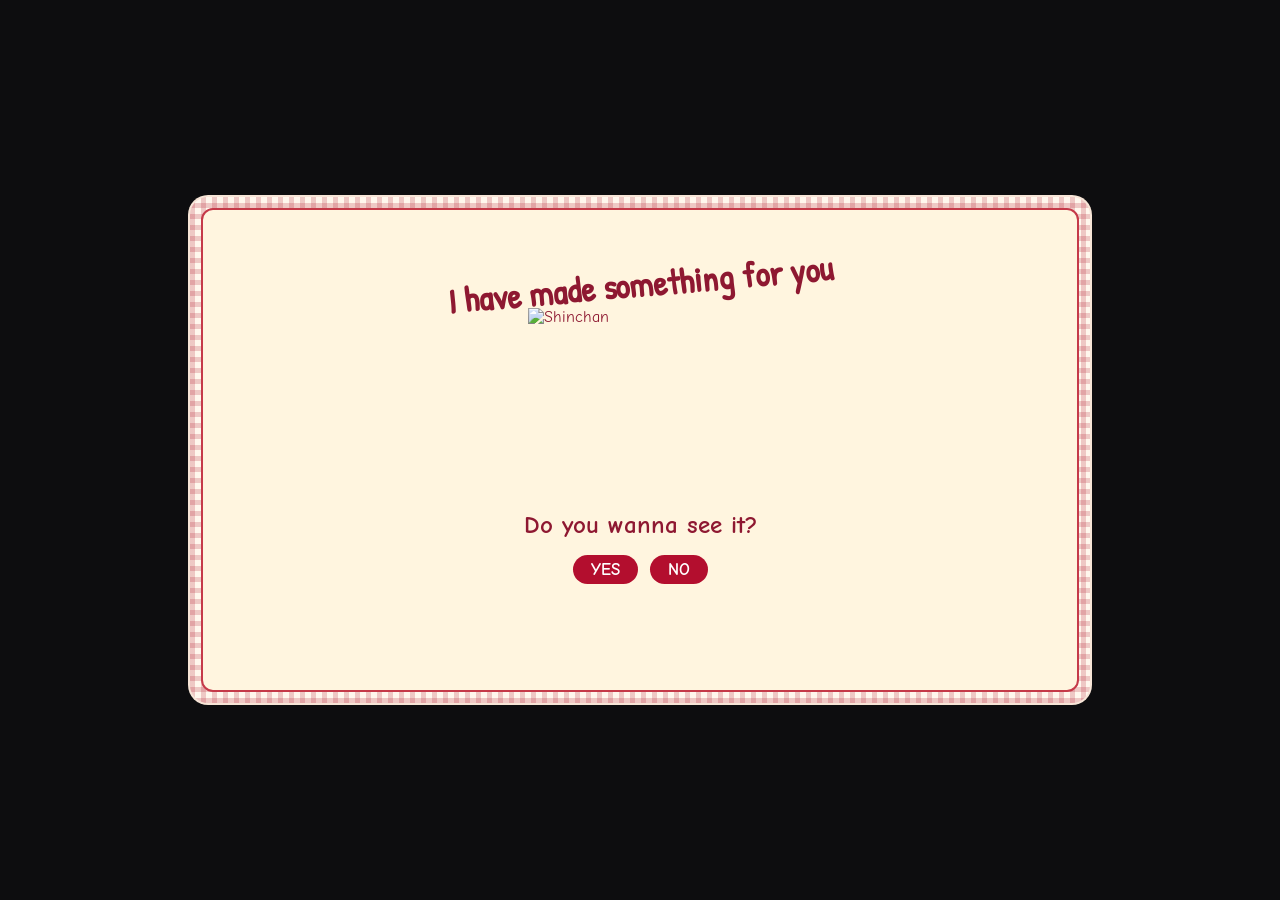
==== index.html @ e75aa211 "Add files via upload" ====
<!doctype html>
<html lang="en">
<head>
<meta charset="utf-8"><meta name="viewport" content="width=device-width,initial-scale=1">
<title>For My Didi ❤️</title>
<link rel="stylesheet" href="style.css">
</head>
<body>
<main class="stage">
  <section class="card" id="card">
    <div class="paper">
      <div class="slide active" data-slide="1">
        <div class="scribble top-arc">I have made something for you</div>
        <img class="shinchan hero-img" src="assets/shinchan-happy.webp" alt="Shinchan">
        <div class="prompt">Do you wanna see it?</div>
        <div class="actions"><button data-go="3">YES</button><button data-go="2">NO</button></div>
      </div>

      <div class="slide" data-slide="2">
        <div class="scribble dare">HOW DARE YOU?!?</div>
        <img class="shinchan reaction-img" src="assets/shinchan-angry.webp" alt="Shinchan reaction">
        <button class="try" data-go="1">TRY AGAIN</button>
      </div>

      <div class="slide" data-slide="3">
        <div class="scribble excited">Are you really excited?</div>
        <img class="shinchan excited-img" src="assets/shinchan-smile.gif" alt="Shinchan">
        <div class="actions bottom"><button data-go="4">YES</button><button data-go="4">YES</button></div>
      </div>

      <div class="slide gifts-slide" data-slide="4">
        <div class="small-title">Each gift has something for you...</div>
        <div class="gift-row">
          <button class="gift" data-go="5"><span>🎁</span></button>
          <button class="gift" data-go="7"><span>🎁</span></button>
          <button class="gift" data-go="9"><span>🎁</span></button>
        </div>
        <div class="click-gifts">CLICK ON THE GIFTS <span>›</span></div>
      </div>

      <div class="slide rakhi-slide" data-slide="5">
        <div class="rakhi-deco">✺</div><div class="happy">HAPPY</div><div class="rakshabandhan">Rakshabandhan</div>
        <div class="rakhi-copy">Here's to more laughs, random<br>fights, little drama, and all the<br>good times ahead!</div>
        <div class="didi">Didi<span>♥</span></div>
        <label class="photo-frame" title="Choose your photo">
          <span class="photo-placeholder">YOUR<br>PHOTO</span><img id="sisterPhoto" alt="Your photo">
          <input id="singlePhoto" type="file" accept="image/*">
        </label>
        <div class="upload-label">ADD PHOTO</div>
        <img class="shinchan rakhi-shin" src="assets/shinchan-wink.png" alt="Shinchan">
        <button class="next-btn" data-go="6">›</button>
      </div>

      <div class="slide award-slide" data-slide="6">
        <div class="award-head">Best Sister Award</div>
        <div class="award-sub">this award is presented to:</div>
        <div class="award-name" id="awardName">Didi</div>
        <p class="award-text">You are the most precious person I have ever had. I just wanna<br>say thank you for being you, my biggest supporter, my chaos<br>partner, and the one who somehow makes everything okay.</p>
        <div class="medal">★</div>
        <img class="shinchan award-shin" src="assets/shinchan-reaction.png" alt="Shinchan">
        <button class="next-btn" data-go="7">›</button>
      </div>

      <div class="slide memories-slide" data-slide="7">
        <div class="mem-title">Memories <span>♥</span></div>
        <div class="clothesline"><div class="rope"></div><div id="memoryGrid" class="memory-grid"></div></div>
        <div class="memory-bottom">Add the moments you never want to forget ♡</div>
        <label class="memory-upload">ADD MEMORY PHOTOS<input id="memoryInput" type="file" accept="image/*" multiple></label>
        <button class="next-btn memory-next" data-go="8">›</button>
      </div>

      <div class="slide you-slide" data-slide="8">
        <div class="you-title">YOU ARE MY-</div><div class="always">and always will be</div>
        <div class="scatter"><span class="p1">my lifeline</span><span class="p2">google maps</span><span class="p3">food/clothes<br>stealer</span><span class="p4">bank<br>account</span><span class="p5">crybaby</span><span class="p6">entertainment<br>source</span><span class="p7">bestie by<br>choice</span><span class="p8">my emergency<br>contact</span></div>
        <img class="shinchan you-shin" src="assets/shinchan-guitar.png" alt="Shinchan">
        <button class="next-btn you-next" data-go="9">›</button>
      </div>

      <div class="slide letter-slide" data-slide="9">
        <div class="letter-title">To my forever best friend <span>♥</span></div>
        <div class="letter-paper" id="letterText"></div>
        <button class="edit-letter" id="editLetter">EDIT LETTER</button>
        <button class="restart" data-go="1">↻</button>
      </div>
    </div>
  </section>
</main>
<div class="editor" id="editor" hidden>
  <div class="editor-box"><h3>Edit your letter</h3><textarea id="letterInput"></textarea><div><button id="saveLetter">SAVE</button><button id="cancelLetter">CANCEL</button></div></div>
</div>
<script src="script.js"></script>
</body></html>
---- style.css ----
@import url('https://fonts.googleapis.com/css2?family=Comic+Neue:wght@400;700&family=Patrick+Hand&display=swap');
*{box-sizing:border-box}html,body{margin:0;min-height:100%;background:#0d0d0f}body{font-family:'Comic Neue',cursive;color:#8e1831;overflow:hidden}.stage{min-height:100vh;display:grid;place-items:center;padding:18px}.card{width:min(94vw,900px);aspect-ratio:16/9;padding:11px;border-radius:18px;background-color:#fff7ed;background-image:repeating-linear-gradient(0deg,rgba(179,34,53,.22) 0 5px,transparent 5px 11px),repeating-linear-gradient(90deg,rgba(179,34,53,.22) 0 5px,transparent 5px 11px);box-shadow:0 0 0 2px #f7e5d7}.paper{width:100%;height:100%;position:relative;overflow:hidden;border:2px solid #c53a49;border-radius:12px;background:#fff5df}.slide{position:absolute;inset:0;padding:5%;opacity:0;pointer-events:none;transform:scale(.99);transition:opacity .18s ease,transform .18s ease}.slide.active{opacity:1;pointer-events:auto;transform:none}.scribble,.small-title,.click-gifts,.happy,.rakshabandhan,.didi,.award-head,.award-sub,.award-name,.mem-title,.you-title,.always,.letter-title{font-family:'Patrick Hand','Comic Neue',cursive}.top-arc{font-size:clamp(22px,3.1vw,35px);font-weight:bold;text-align:center;transform:rotate(-5deg);margin-top:1%}.hero-img{display:block;width:clamp(150px,25vw,225px);height:clamp(150px,25vw,225px);object-fit:contain;margin:0 auto 0}.prompt{text-align:center;font-size:clamp(16px,2.2vw,25px);font-weight:bold;margin-top:-3%}.actions{display:flex;justify-content:center;gap:12px;margin-top:2%}.actions button,.try{border:0;background:#b30e2e;color:#fff;font-family:inherit;font-weight:bold;border-radius:999px;padding:5px 18px;font-size:clamp(12px,1.5vw,17px);cursor:pointer}.dare{font-size:clamp(32px,5vw,56px);font-weight:bold;text-align:center;transform:rotate(-4deg);margin-top:2%}.reaction-img{display:block;width:clamp(190px,30vw,280px);height:clamp(190px,30vw,280px);object-fit:contain;margin:0 auto}.try{display:block;margin:-2% auto 0}.excited{font-size:clamp(25px,3.8vw,43px);font-weight:bold;text-align:center;transform:rotate(-5deg);margin-top:2%}.excited-img{display:block;width:clamp(180px,30vw,260px);height:clamp(180px,30vw,260px);object-fit:contain;margin:1% auto}.bottom{position:absolute;bottom:7%;left:0;right:0}.small-title{font-size:clamp(22px,3.2vw,36px);font-weight:bold;text-align:center}.gift-row{display:flex;justify-content:center;align-items:center;gap:clamp(28px,7vw,72px);margin-top:7%}.gift{border:0;background:none;cursor:pointer;padding:0;display:grid;place-items:center}.gift span{font-size:clamp(65px,9vw,105px);filter:drop-shadow(0 3px 0 #8e1831);transition:transform .12s}.gift:hover span,.gift:active span{transform:translateY(-5px) scale(1.05)}.click-gifts{text-align:center;font-size:clamp(22px,3.3vw,38px);font-weight:bold;margin-top:7%}.click-gifts span{font-size:1.3em}.rakhi-slide{background:#fff1db}.rakhi-deco{position:absolute;left:6%;top:5%;font-size:42px}.happy{font-size:clamp(23px,3.4vw,36px);font-weight:bold;margin:4% 0 0 7%}.rakshabandhan{font-size:clamp(31px,4.5vw,49px);font-style:italic;margin-left:7%;margin-top:-1%}.rakhi-copy{position:absolute;left:7%;top:35%;font-family:'Patrick Hand';font-size:clamp(14px,2vw,22px);line-height:1.15}.didi{position:absolute;left:7%;bottom:14%;font-size:clamp(25px,3vw,34px);font-weight:bold}.didi span{font-size:.7em}.photo-frame{position:absolute;right:9%;top:22%;width:28%;height:43%;border:5px solid #8e1831;background:#f4e6d4;transform:rotate(3deg);display:grid;place-items:center;overflow:hidden;cursor:pointer}.photo-frame img{width:100%;height:100%;object-fit:cover;display:none}.photo-placeholder{font-family:'Patrick Hand';font-size:clamp(17px,2.6vw,29px);text-align:center}.photo-frame input,.memory-upload input{display:none}.upload-label{position:absolute;right:13%;bottom:12%;font-family:'Patrick Hand';font-size:clamp(14px,2vw,23px);font-weight:bold}.shinchan.rakhi-shin{position:absolute;right:3%;bottom:-4%;width:25%;max-height:35%;object-fit:contain}.next-btn{position:absolute;right:2.5%;bottom:4%;border:2px solid #8e1831;background:#fff5df;color:#8e1831;border-radius:6px;width:34px;height:34px;font-size:27px;line-height:20px;cursor:pointer}.award-slide{padding:7%;border:8px solid #a72338;outline:3px solid #e5a6a5;outline-offset:-15px}.award-head{text-align:center;font-size:clamp(31px,4.5vw,49px);font-weight:bold;margin-top:4%}.award-sub{text-align:center;font-size:clamp(15px,2vw,22px);margin-top:4%}.award-name{text-align:center;font-size:clamp(30px,4vw,44px);font-weight:bold;margin-top:1%}.award-text{text-align:center;font-family:'Patrick Hand';font-size:clamp(13px,1.8vw,20px);line-height:1.2;margin-top:4%}.medal{position:absolute;right:10%;bottom:14%;font-size:clamp(45px,7vw,75px);border-radius:50%;color:#a72338}.award-shin{position:absolute;left:4%;bottom:1%;width:25%;height:32%;object-fit:contain}.memories-slide{background:#fff2d8}.mem-title{font-size:clamp(35px,5vw,55px);font-weight:bold;text-align:center}.mem-title span{font-size:.5em}.clothesline{position:absolute;left:6%;right:6%;top:25%;height:47%}.rope{height:3px;background:#a35a47;position:absolute;left:0;right:0;top:5%;transform:rotate(-2deg)}.memory-grid{position:absolute;left:0;right:0;top:9%;bottom:0;display:flex;align-items:flex-start;justify-content:center;gap:clamp(10px,2vw,25px);flex-wrap:wrap;overflow:auto;padding:0 5px}.memory-item{width:clamp(75px,11vw,105px);height:clamp(95px,14vw,130px);background:#fff;border:4px solid #f4e4ca;box-shadow:0 1px 0 #a35a47;position:relative;transform:rotate(var(--r));padding:4px}.memory-item:before{content:'';position:absolute;width:12px;height:12px;border-radius:50%;background:#c53a49;top:-12px;left:50%;transform:translateX(-50%)}.memory-item img{width:100%;height:100%;object-fit:cover}.memory-bottom{position:absolute;left:0;right:0;bottom:13%;text-align:center;font-family:'Patrick Hand';font-size:clamp(15px,2.2vw,24px)}.memory-upload{position:absolute;left:5%;bottom:5%;font-family:'Patrick Hand';font-size:clamp(14px,2vw,22px);font-weight:bold;cursor:pointer}.memory-next{bottom:4%}.you-title{text-align:center;font-size:clamp(30px,4.6vw,51px);font-weight:bold;margin-top:3%}.always{text-align:center;font-size:clamp(15px,2.2vw,25px);margin-top:-1%}.scatter{position:absolute;inset:25% 8% 12%;font-family:'Patrick Hand';font-size:clamp(14px,2vw,22px);font-weight:bold}.scatter span{position:absolute;line-height:1.05}.p1{left:8%;top:7%;transform:rotate(-5deg)}.p2{left:47%;top:1%;transform:rotate(4deg)}.p3{right:2%;top:7%;transform:rotate(-7deg)}.p4{left:13%;top:40%;transform:rotate(6deg)}.p5{left:51%;top:34%;transform:rotate(-5deg)}.p6{right:3%;top:42%;transform:rotate(5deg)}.p7{left:35%;bottom:2%;transform:rotate(-3deg)}.p8{right:11%;bottom:0;transform:rotate(7deg)}.you-shin{position:absolute;left:39%;bottom:-5%;width:25%;height:30%;object-fit:contain}.letter-title{text-align:center;font-size:clamp(24px,3.8vw,43px);font-weight:bold;margin-top:3%}.letter-paper{position:absolute;left:12%;right:12%;top:23%;bottom:13%;font-family:'Patrick Hand';font-size:clamp(15px,2vw,22px);line-height:1.22;white-space:pre-wrap;overflow:auto;padding:4% 5%;background:#fff7e8;border:1px dashed #c76b69;transform:rotate(-.5deg)}.edit-letter{position:absolute;right:5%;bottom:4%;border:0;background:#b30e2e;color:#fff;border-radius:999px;padding:7px 14px;font-family:inherit;font-weight:bold;cursor:pointer}.restart{position:absolute;left:5%;bottom:4%;border:0;background:none;color:#8e1831;font-size:27px;cursor:pointer}.editor{position:fixed;inset:0;background:rgba(0,0,0,.65);display:grid;place-items:center;padding:20px;z-index:5}.editor[hidden]{display:none}.editor-box{background:#fff5df;border:5px solid #b30e2e;border-radius:12px;padding:20px;width:min(600px,92vw);color:#8e1831}.editor-box h3{margin:0 0 10px;font-family:'Patrick Hand';font-size:30px}.editor-box textarea{width:100%;height:260px;resize:vertical;padding:12px;border:1px solid #b30e2e;background:#fffaf0;font:18px 'Patrick Hand';color:#6d1830}.editor-box button{margin:12px 8px 0 0;border:0;background:#b30e2e;color:#fff;padding:8px 16px;border-radius:999px;font-weight:bold}@media(max-width:600px){.stage{padding:7px}.card{width:98vw;padding:7px}.slide{padding:5%}.paper{border-width:1px}.gift-row{gap:20px;margin-top:10%}.gift span{font-size:60px}.rakhi-copy{top:34%;left:5%}.photo-frame{right:5%;width:30%;height:38%}.award-text br{display:none}.award-text{padding:0 5%}.scatter{inset:25% 5% 12%}.memory-grid{gap:8px}}
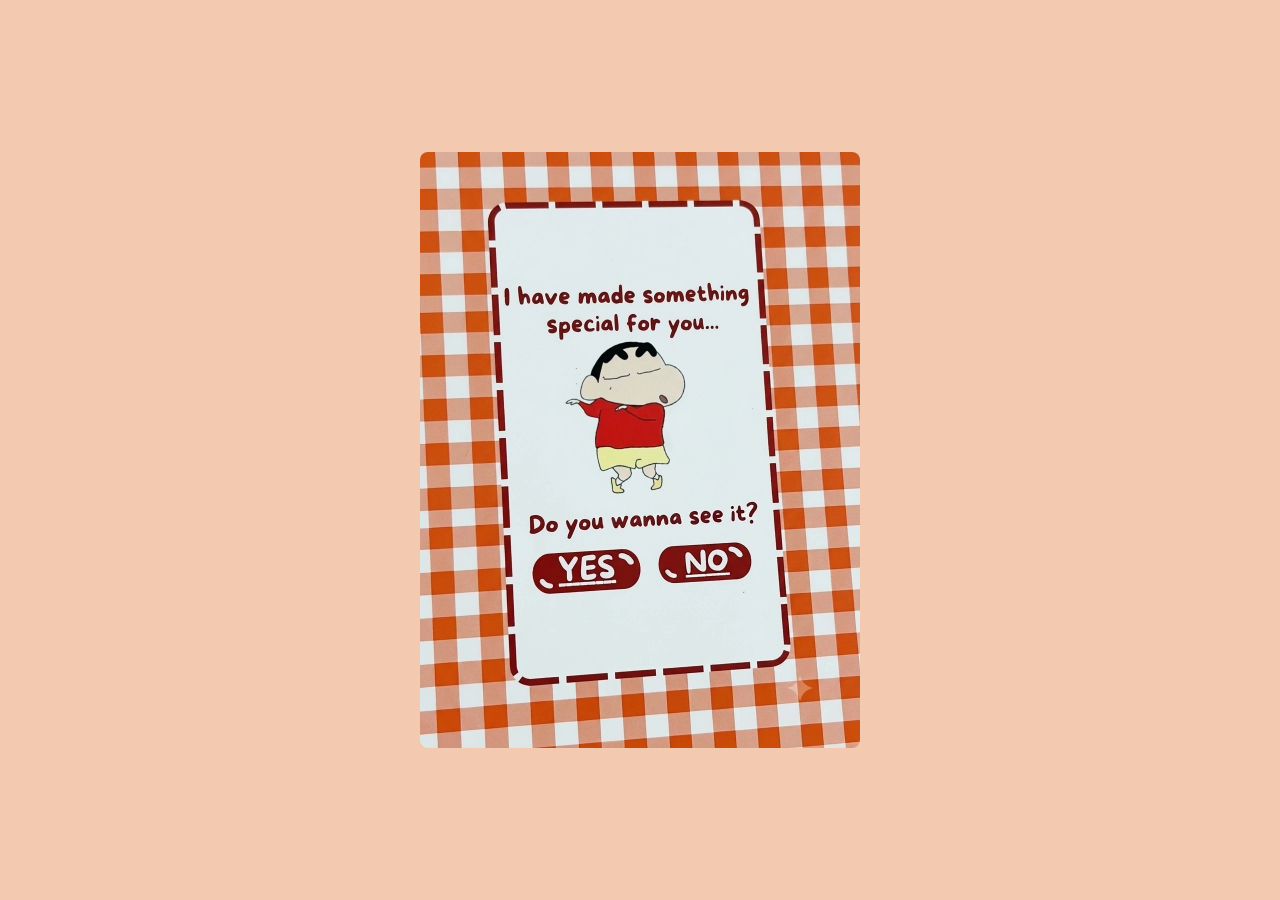
==== commit 2bb782ca: "Rename rakshabandhan-shinchan (1).html to index.html" ====
--- a/index.html
+++ b/index.html
@@ -1,92 +1,200 @@
-<!doctype html>
+<!DOCTYPE html>
 <html lang="en">
 <head>
-<meta charset="utf-8"><meta name="viewport" content="width=device-width,initial-scale=1">
-<title>For My Didi ❤️</title>
-<link rel="stylesheet" href="style.css">
+<meta charset="UTF-8">
+<meta name="viewport" content="width=device-width, initial-scale=1.0">
+<title>Happy Rakshabandhan</title>
+<style>
+  * { box-sizing: border-box; }
+  html, body {
+    margin: 0; padding: 0;
+    background: #f3c9b0;
+    min-height: 100%;
+    display: flex;
+    align-items: center;
+    justify-content: center;
+    font-family: -apple-system, BlinkMacSystemFont, "Segoe UI", Roboto, sans-serif;
+  }
+  body { padding: 16px; }
+  #app {
+    position: relative;
+    width: 100%;
+    max-width: 440px;
+    margin: 0 auto;
+  }
+  .screen {
+    position: relative;
+    width: 100%;
+    display: none;
+  }
+  .screen.active {
+    display: block;
+  }
+  .screen img {
+    display: block;
+    width: 100%;
+    height: auto;
+    -webkit-user-select: none;
+    user-select: none;
+    -webkit-touch-callout: none;
+    pointer-events: none;
+    border-radius: 8px;
+  }
+  .hotspot {
+    position: absolute;
+    background: transparent;
+    border: none;
+    padding: 0;
+    margin: 0;
+    cursor: pointer;
+    -webkit-tap-highlight-color: rgba(255,255,255,0);
+    outline: none;
+  }
+  /* Uncomment below to debug hotspot positions */
+  /* .hotspot { background: rgba(0,255,0,0.35) !important; } */
+
+  #confetti-canvas {
+    position: fixed;
+    top: 0; left: 0;
+    width: 100vw; height: 100vh;
+    pointer-events: none;
+    z-index: 9999;
+  }
+</style>
 </head>
 <body>
-<main class="stage">
-  <section class="card" id="card">
-    <div class="paper">
-      <div class="slide active" data-slide="1">
-        <div class="scribble top-arc">I have made something for you</div>
-        <img class="shinchan hero-img" src="assets/shinchan-happy.webp" alt="Shinchan">
-        <div class="prompt">Do you wanna see it?</div>
-        <div class="actions"><button data-go="3">YES</button><button data-go="2">NO</button></div>
-      </div>
-
-      <div class="slide" data-slide="2">
-        <div class="scribble dare">HOW DARE YOU?!?</div>
-        <img class="shinchan reaction-img" src="assets/shinchan-angry.webp" alt="Shinchan reaction">
-        <button class="try" data-go="1">TRY AGAIN</button>
-      </div>
-
-      <div class="slide" data-slide="3">
-        <div class="scribble excited">Are you really excited?</div>
-        <img class="shinchan excited-img" src="assets/shinchan-smile.gif" alt="Shinchan">
-        <div class="actions bottom"><button data-go="4">YES</button><button data-go="4">YES</button></div>
-      </div>
-
-      <div class="slide gifts-slide" data-slide="4">
-        <div class="small-title">Each gift has something for you...</div>
-        <div class="gift-row">
-          <button class="gift" data-go="5"><span>🎁</span></button>
-          <button class="gift" data-go="7"><span>🎁</span></button>
-          <button class="gift" data-go="9"><span>🎁</span></button>
-        </div>
-        <div class="click-gifts">CLICK ON THE GIFTS <span>›</span></div>
-      </div>
-
-      <div class="slide rakhi-slide" data-slide="5">
-        <div class="rakhi-deco">✺</div><div class="happy">HAPPY</div><div class="rakshabandhan">Rakshabandhan</div>
-        <div class="rakhi-copy">Here's to more laughs, random<br>fights, little drama, and all the<br>good times ahead!</div>
-        <div class="didi">Didi<span>♥</span></div>
-        <label class="photo-frame" title="Choose your photo">
-          <span class="photo-placeholder">YOUR<br>PHOTO</span><img id="sisterPhoto" alt="Your photo">
-          <input id="singlePhoto" type="file" accept="image/*">
-        </label>
-        <div class="upload-label">ADD PHOTO</div>
-        <img class="shinchan rakhi-shin" src="assets/shinchan-wink.png" alt="Shinchan">
-        <button class="next-btn" data-go="6">›</button>
-      </div>
-
-      <div class="slide award-slide" data-slide="6">
-        <div class="award-head">Best Sister Award</div>
-        <div class="award-sub">this award is presented to:</div>
-        <div class="award-name" id="awardName">Didi</div>
-        <p class="award-text">You are the most precious person I have ever had. I just wanna<br>say thank you for being you, my biggest supporter, my chaos<br>partner, and the one who somehow makes everything okay.</p>
-        <div class="medal">★</div>
-        <img class="shinchan award-shin" src="assets/shinchan-reaction.png" alt="Shinchan">
-        <button class="next-btn" data-go="7">›</button>
-      </div>
-
-      <div class="slide memories-slide" data-slide="7">
-        <div class="mem-title">Memories <span>♥</span></div>
-        <div class="clothesline"><div class="rope"></div><div id="memoryGrid" class="memory-grid"></div></div>
-        <div class="memory-bottom">Add the moments you never want to forget ♡</div>
-        <label class="memory-upload">ADD MEMORY PHOTOS<input id="memoryInput" type="file" accept="image/*" multiple></label>
-        <button class="next-btn memory-next" data-go="8">›</button>
-      </div>
-
-      <div class="slide you-slide" data-slide="8">
-        <div class="you-title">YOU ARE MY-</div><div class="always">and always will be</div>
-        <div class="scatter"><span class="p1">my lifeline</span><span class="p2">google maps</span><span class="p3">food/clothes<br>stealer</span><span class="p4">bank<br>account</span><span class="p5">crybaby</span><span class="p6">entertainment<br>source</span><span class="p7">bestie by<br>choice</span><span class="p8">my emergency<br>contact</span></div>
-        <img class="shinchan you-shin" src="assets/shinchan-guitar.png" alt="Shinchan">
-        <button class="next-btn you-next" data-go="9">›</button>
-      </div>
-
-      <div class="slide letter-slide" data-slide="9">
-        <div class="letter-title">To my forever best friend <span>♥</span></div>
-        <div class="letter-paper" id="letterText"></div>
-        <button class="edit-letter" id="editLetter">EDIT LETTER</button>
-        <button class="restart" data-go="1">↻</button>
-      </div>
-    </div>
-  </section>
-</main>
-<div class="editor" id="editor" hidden>
-  <div class="editor-box"><h3>Edit your letter</h3><textarea id="letterInput"></textarea><div><button id="saveLetter">SAVE</button><button id="cancelLetter">CANCEL</button></div></div>
+
+<div id="app">
+
+  <!-- SCREEN 1 : Do you wanna see it? YES / NO -->
+  <div class="screen active" id="screen-s1">
+    <img src="[data-uri]" alt="Do you wanna see it">
+    <button class="hotspot" style="left:24%; top:66%; width:27%; height:8%;" onclick="goTo('s3')" aria-label="Yes"></button>
+    <button class="hotspot" style="left:53%; top:66%; width:24%; height:8%;" onclick="goTo('s2')" aria-label="No"></button>
+  </div>
+
+  <!-- SCREEN 2 : HOW DARE YOU / TRY AGAIN -->
+  <div class="screen" id="screen-s2">
+    <img src="[data-uri]